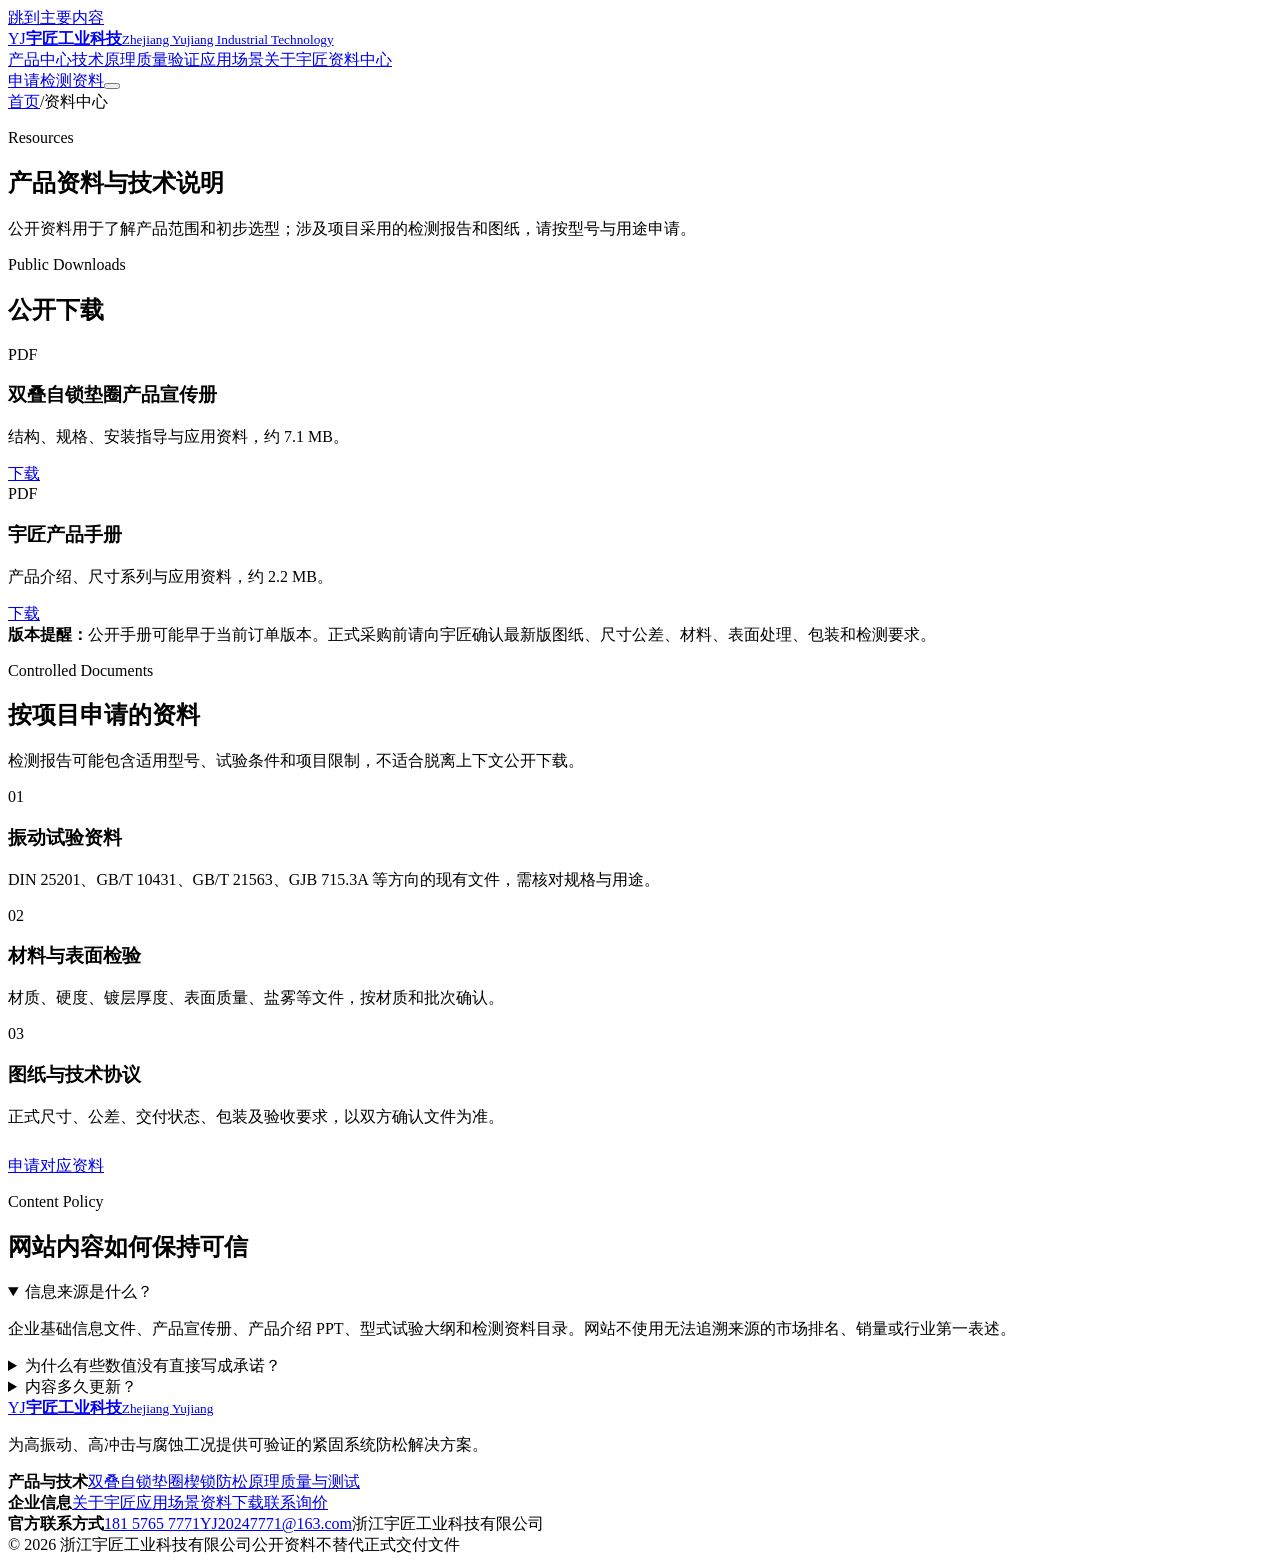
==== resources.html @ d384a70e "Publish Zhejiang Yujiang website" ====
<!doctype html>
<html lang="zh-CN">
<head>
  <meta charset="utf-8">
  <meta name="viewport" content="width=device-width, initial-scale=1">
  <base href="./">
  <title>产品资料下载｜宇匠双叠自锁垫圈手册</title>
  <meta name="description" content="下载浙江宇匠工业科技有限公司双叠自锁垫圈产品宣传册和产品手册，了解规格、结构、安装与应用。">
  <meta name="robots" content="index,follow">
  <link rel="canonical" href="https://zjyujiang.com/resources.html">
  <link rel="icon" href="assets/icons/favicon.svg" type="image/svg+xml">
  <link rel="stylesheet" href="assets/styles.css">
  <script type="application/ld+json">
  {
    "@context": "https://schema.org",
    "@graph": [
      {"@type": "CollectionPage", "@id": "/resources.html#page", "name": "宇匠产品资料中心", "inLanguage": "zh-CN"},
      {"@type": "BreadcrumbList", "itemListElement": [
        {"@type": "ListItem", "position": 1, "name": "首页", "item": "/"},
        {"@type": "ListItem", "position": 2, "name": "资料中心", "item": "/resources.html"}
      ]}
    ]
  }
  </script>
</head>
<body>
  <a class="skip-link" href="#main">跳到主要内容</a>
  <header class="site-header"><div class="container header-inner">
    <a class="brand" href="index.html"><span class="brand-mark">YJ</span><span class="brand-text"><strong>宇匠工业科技</strong><small>Zhejiang Yujiang Industrial Technology</small></span></a>
    <nav class="site-nav" data-site-nav aria-label="主导航"><a href="products/self-locking-washer.html">产品中心</a><a href="technology.html">技术原理</a><a href="quality.html">质量验证</a><a href="applications.html">应用场景</a><a href="about.html">关于宇匠</a><a href="resources.html" aria-current="page">资料中心</a></nav>
    <div class="header-actions"><a class="button button-primary button-small" href="contact.html">申请检测资料</a><button class="nav-toggle" type="button" data-nav-toggle aria-expanded="false" aria-label="打开或关闭导航"><span></span></button></div>
  </div></header>

  <main id="main">
    <section class="page-hero"><div class="container"><nav class="breadcrumbs" aria-label="面包屑"><a href="index.html">首页</a><span>/</span><span>资料中心</span></nav><p class="eyebrow">Resources</p><h1>产品资料与技术说明</h1><p class="lead">公开资料用于了解产品范围和初步选型；涉及项目采用的检测报告和图纸，请按型号与用途申请。</p></div></section>
    <section class="section"><div class="container">
      <div class="section-heading"><p class="eyebrow">Public Downloads</p><h2>公开下载</h2></div>
      <div class="cards cards-2">
        <article class="download"><span class="download-icon">PDF</span><div><h3>双叠自锁垫圈产品宣传册</h3><p>结构、规格、安装指导与应用资料，约 7.1 MB。</p></div><a class="button button-dark button-small" href="downloads/yujiang-locking-washer-brochure.pdf" download>下载</a></article>
        <article class="download"><span class="download-icon">PDF</span><div><h3>宇匠产品手册</h3><p>产品介绍、尺寸系列与应用资料，约 2.2 MB。</p></div><a class="button button-dark button-small" href="downloads/yujiang-product-brochure.pdf" download>下载</a></article>
      </div>
      <div class="notice"><strong>版本提醒：</strong>公开手册可能早于当前订单版本。正式采购前请向宇匠确认最新版图纸、尺寸公差、材料、表面处理、包装和检测要求。</div>
    </div></section>

    <section class="section section-muted"><div class="container">
      <div class="section-heading split"><div><p class="eyebrow">Controlled Documents</p><h2>按项目申请的资料</h2></div><p>检测报告可能包含适用型号、试验条件和项目限制，不适合脱离上下文公开下载。</p></div>
      <div class="cards cards-3">
        <article class="card"><span class="card-number">01</span><h3>振动试验资料</h3><p>DIN 25201、GB/T 10431、GB/T 21563、GJB 715.3A 等方向的现有文件，需核对规格与用途。</p></article>
        <article class="card"><span class="card-number">02</span><h3>材料与表面检验</h3><p>材质、硬度、镀层厚度、表面质量、盐雾等文件，按材质和批次确认。</p></article>
        <article class="card"><span class="card-number">03</span><h3>图纸与技术协议</h3><p>正式尺寸、公差、交付状态、包装及验收要求，以双方确认文件为准。</p></article>
      </div>
      <div style="margin-top: 28px"><a class="button button-primary" href="contact.html">申请对应资料</a></div>
    </div></section>

    <section class="section"><div class="narrow"><div class="section-heading"><p class="eyebrow">Content Policy</p><h2>网站内容如何保持可信</h2></div><div class="faq-list">
      <details open><summary>信息来源是什么？</summary><p>企业基础信息文件、产品宣传册、产品介绍 PPT、型式试验大纲和检测资料目录。网站不使用无法追溯来源的市场排名、销量或行业第一表述。</p></details>
      <details><summary>为什么有些数值没有直接写成承诺？</summary><p>硬度、盐雾、夹紧力保持和材料性能随型号、材质、热处理、涂层和试验条件变化。脱离这些条件写统一数值会误导采购和工程判断。</p></details>
      <details><summary>内容多久更新？</summary><p>企业信息、规格和证书变更时应更新；技术核心页标注最后审核日期。正式项目仍应索取当前版本文件。</p></details>
    </div></div></section>
  </main>

  <footer class="site-footer"><div class="container"><div class="footer-grid">
    <div class="footer-brand"><a class="brand" href="index.html"><span class="brand-mark">YJ</span><span class="brand-text"><strong>宇匠工业科技</strong><small>Zhejiang Yujiang</small></span></a><p>为高振动、高冲击与腐蚀工况提供可验证的紧固系统防松解决方案。</p></div>
    <div class="footer-column"><strong>产品与技术</strong><a href="products/self-locking-washer.html">双叠自锁垫圈</a><a href="technology.html">楔锁防松原理</a><a href="quality.html">质量与测试</a></div>
    <div class="footer-column"><strong>企业信息</strong><a href="about.html">关于宇匠</a><a href="applications.html">应用场景</a><a href="resources.html">资料下载</a><a href="contact.html">联系询价</a></div>
    <div class="footer-column"><strong>官方联系方式</strong><a href="tel:+8618157657771">181 5765 7771</a><a href="mailto:YJ20247771@163.com">YJ20247771@163.com</a><span>浙江宇匠工业科技有限公司</span></div>
  </div><div class="footer-bottom"><span>© <span data-year>2026</span> 浙江宇匠工业科技有限公司</span><span class="source-note">公开资料不替代正式交付文件</span></div></div></footer>
  <script src="assets/site.js" defer></script>
</body>
</html>
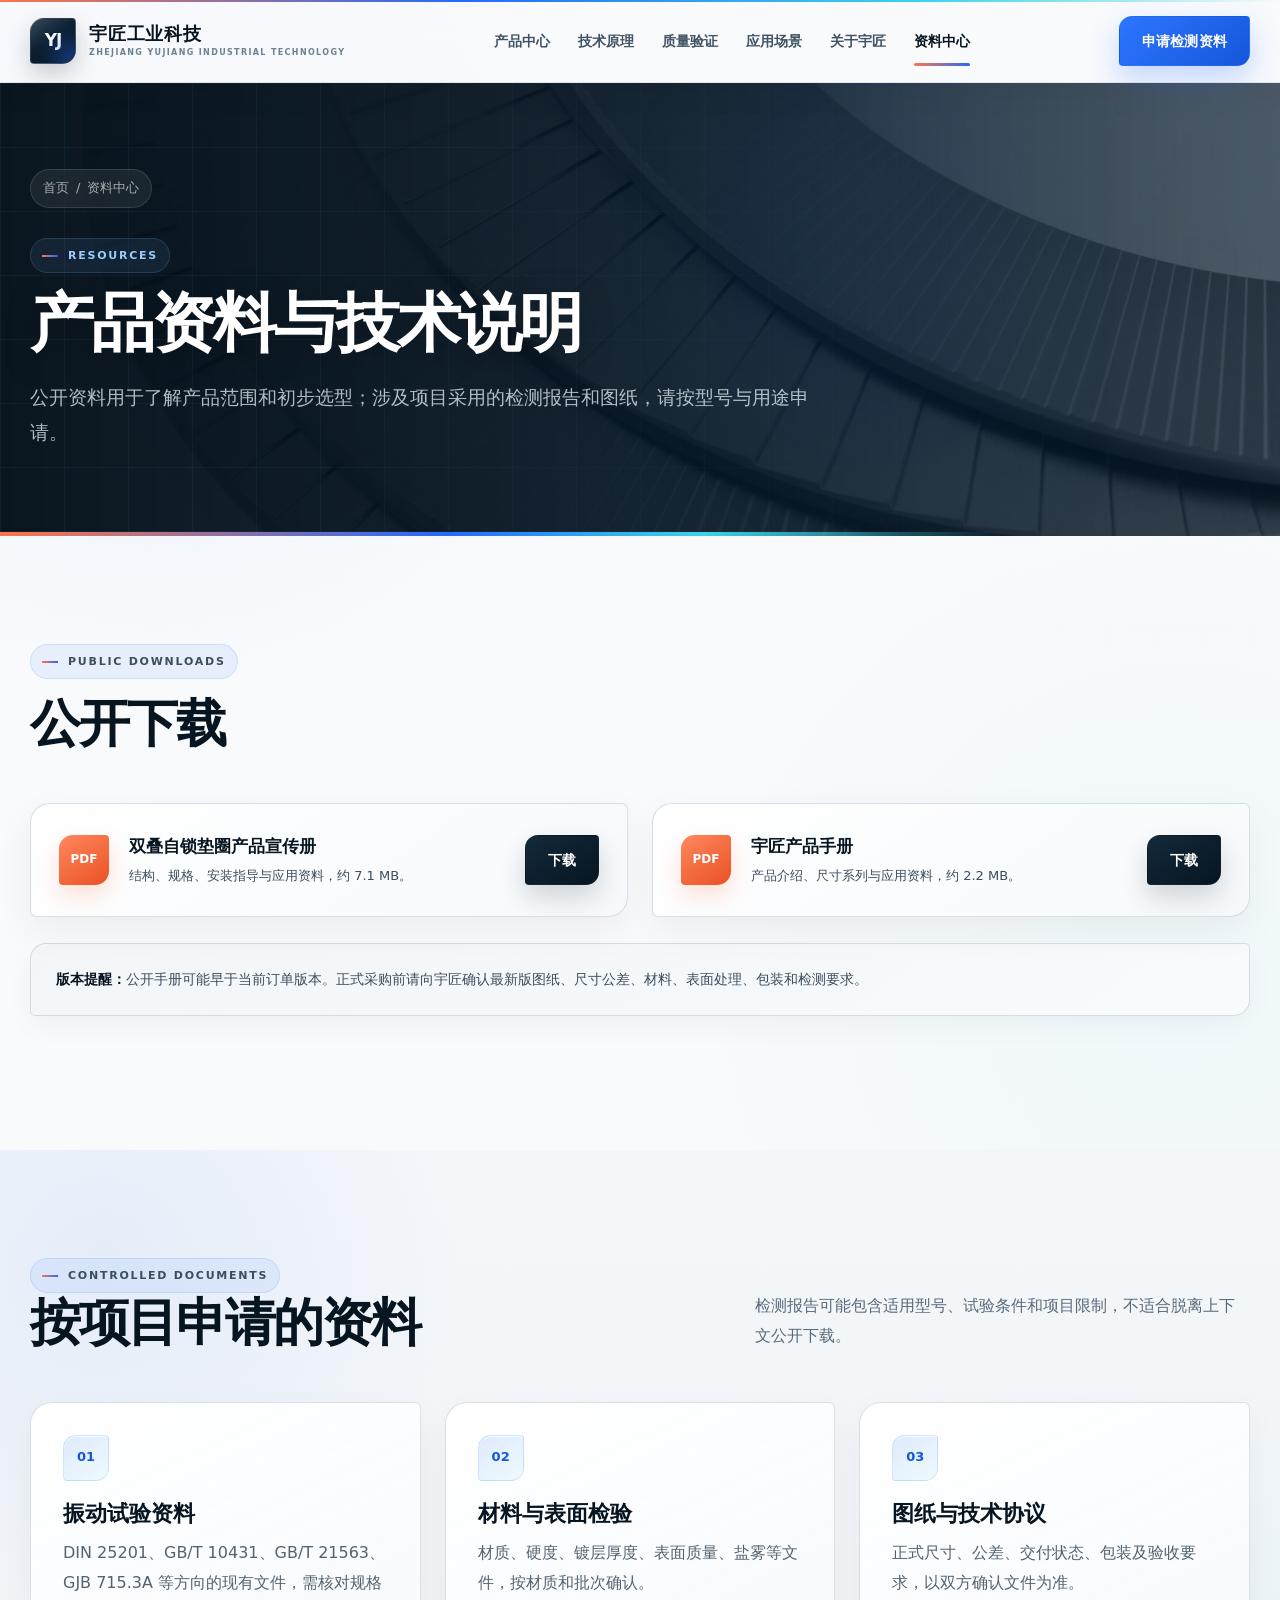
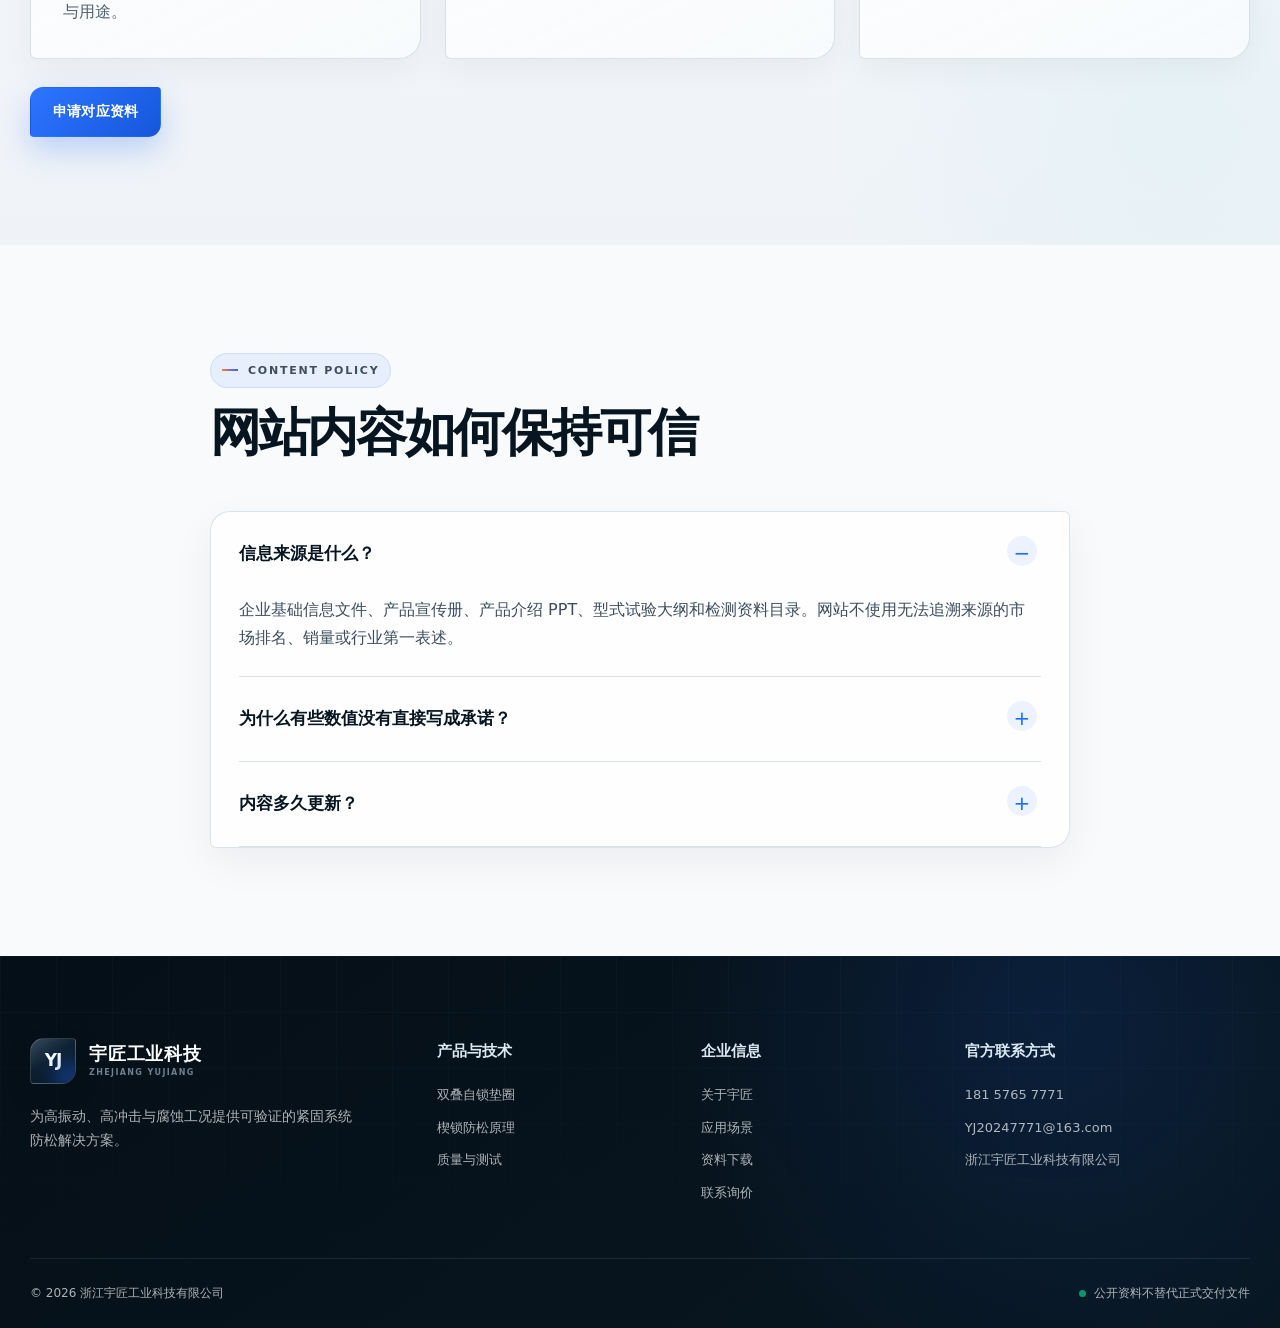
==== commit cde0e6c6: "Fix brochure download link" ====
--- a/resources.html
+++ b/resources.html
@@ -36,7 +36,7 @@
     <section class="section"><div class="container">
       <div class="section-heading"><p class="eyebrow">Public Downloads</p><h2>公开下载</h2></div>
       <div class="cards cards-2">
-        <article class="download"><span class="download-icon">PDF</span><div><h3>双叠自锁垫圈产品宣传册</h3><p>结构、规格、安装指导与应用资料，约 7.1 MB。</p></div><a class="button button-dark button-small" href="downloads/yujiang-locking-washer-brochure.pdf" download>下载</a></article>
+        <article class="download"><span class="download-icon">PDF</span><div><h3>双叠自锁垫圈产品宣传册</h3><p>结构、规格、安装指导与应用资料，约 7.1 MB。</p></div><a class="button button-dark button-small" href="https://github.com/user-attachments/files/28796093/yujiang-locking-washer-brochure.pdf">下载</a></article>
         <article class="download"><span class="download-icon">PDF</span><div><h3>宇匠产品手册</h3><p>产品介绍、尺寸系列与应用资料，约 2.2 MB。</p></div><a class="button button-dark button-small" href="downloads/yujiang-product-brochure.pdf" download>下载</a></article>
       </div>
       <div class="notice"><strong>版本提醒：</strong>公开手册可能早于当前订单版本。正式采购前请向宇匠确认最新版图纸、尺寸公差、材料、表面处理、包装和检测要求。</div>
--- a/assets/styles.css
+++ b/assets/styles.css
@@ -0,0 +1,2775 @@
+:root {
+  --ink: #071521;
+  --ink-2: #0d2132;
+  --ink-soft: #3d4d5d;
+  --paper: #f2f5f8;
+  --white: #ffffff;
+  --line: #d9e1e8;
+  --steel: #748697;
+  --blue: #246bfd;
+  --blue-dark: #1249bc;
+  --blue-light: #74b5ff;
+  --cyan: #3bd4e8;
+  --orange: #ff7548;
+  --orange-soft: #fff0e9;
+  --green: #0d966d;
+  --shadow: 0 18px 60px rgba(8, 29, 46, 0.1);
+  --shadow-lg: 0 32px 90px rgba(5, 24, 39, 0.16);
+  --radius: 24px;
+  --container: 1220px;
+}
+
+* {
+  box-sizing: border-box;
+}
+
+html {
+  scroll-behavior: smooth;
+}
+
+body {
+  margin: 0;
+  color: var(--ink);
+  background:
+    radial-gradient(circle at 12% 8%, rgba(36, 107, 253, 0.055), transparent 28rem),
+    radial-gradient(circle at 92% 34%, rgba(59, 212, 232, 0.045), transparent 30rem),
+    #f8fafc;
+  font-family: Inter, "HarmonyOS Sans SC", "PingFang SC", "Noto Sans SC", "Microsoft YaHei", system-ui, sans-serif;
+  font-size: 16px;
+  line-height: 1.75;
+  text-rendering: optimizeLegibility;
+  -webkit-font-smoothing: antialiased;
+}
+
+body.nav-open {
+  overflow: hidden;
+}
+
+img,
+svg {
+  display: block;
+  max-width: 100%;
+}
+
+a {
+  color: inherit;
+  text-decoration: none;
+}
+
+button,
+input,
+select,
+textarea {
+  font: inherit;
+}
+
+button,
+.button {
+  cursor: pointer;
+}
+
+::selection {
+  color: var(--white);
+  background: var(--blue);
+}
+
+.skip-link {
+  position: fixed;
+  z-index: 1000;
+  top: 10px;
+  left: 10px;
+  padding: 10px 16px;
+  color: var(--white);
+  background: var(--ink);
+  border-radius: 8px;
+  transform: translateY(-150%);
+}
+
+.skip-link:focus {
+  transform: translateY(0);
+}
+
+.container {
+  width: min(calc(100% - 40px), var(--container));
+  margin-inline: auto;
+}
+
+.narrow {
+  width: min(calc(100% - 40px), 820px);
+  margin-inline: auto;
+}
+
+.site-header {
+  position: sticky;
+  z-index: 100;
+  top: 0;
+  background: rgba(255, 255, 255, 0.94);
+  border-bottom: 1px solid rgba(219, 225, 229, 0.82);
+  backdrop-filter: blur(18px);
+}
+
+.header-inner {
+  display: flex;
+  min-height: 76px;
+  align-items: center;
+  justify-content: space-between;
+  gap: 28px;
+}
+
+.brand {
+  display: inline-flex;
+  flex: 0 0 auto;
+  align-items: center;
+  gap: 12px;
+}
+
+.brand-mark {
+  display: grid;
+  width: 42px;
+  height: 42px;
+  place-items: center;
+  color: var(--white);
+  background: var(--ink);
+  border-radius: 11px 2px 11px 2px;
+  font-size: 18px;
+  font-weight: 900;
+  letter-spacing: -1px;
+}
+
+.brand-text {
+  display: grid;
+  line-height: 1.08;
+}
+
+.brand-text strong {
+  font-size: 17px;
+  letter-spacing: 0.06em;
+}
+
+.brand-text small {
+  margin-top: 5px;
+  color: var(--steel);
+  font-size: 9px;
+  letter-spacing: 0.13em;
+  text-transform: uppercase;
+}
+
+.site-nav {
+  display: flex;
+  align-items: center;
+  gap: 24px;
+}
+
+.site-nav a {
+  position: relative;
+  color: var(--ink-soft);
+  font-size: 14px;
+  font-weight: 650;
+  white-space: nowrap;
+}
+
+.site-nav a::after {
+  position: absolute;
+  right: 0;
+  bottom: -9px;
+  left: 0;
+  height: 2px;
+  background: var(--orange);
+  content: "";
+  transform: scaleX(0);
+  transform-origin: center;
+  transition: transform 180ms ease;
+}
+
+.site-nav a:hover,
+.site-nav a[aria-current="page"] {
+  color: var(--ink);
+}
+
+.site-nav a:hover::after,
+.site-nav a[aria-current="page"]::after {
+  transform: scaleX(1);
+}
+
+.header-actions {
+  display: flex;
+  align-items: center;
+  gap: 10px;
+}
+
+.nav-toggle {
+  display: none;
+  width: 44px;
+  height: 44px;
+  padding: 0;
+  border: 1px solid var(--line);
+  background: var(--white);
+  border-radius: 10px;
+}
+
+.nav-toggle span,
+.nav-toggle::before,
+.nav-toggle::after {
+  display: block;
+  width: 20px;
+  height: 2px;
+  margin: 4px auto;
+  background: var(--ink);
+  content: "";
+  transition: transform 180ms ease, opacity 180ms ease;
+}
+
+.nav-open .nav-toggle span {
+  opacity: 0;
+}
+
+.nav-open .nav-toggle::before {
+  transform: translateY(6px) rotate(45deg);
+}
+
+.nav-open .nav-toggle::after {
+  transform: translateY(-6px) rotate(-45deg);
+}
+
+.button {
+  display: inline-flex;
+  min-height: 48px;
+  align-items: center;
+  justify-content: center;
+  gap: 9px;
+  padding: 0 20px;
+  border: 1px solid transparent;
+  border-radius: 10px 2px 10px 2px;
+  font-size: 14px;
+  font-weight: 750;
+  transition: transform 180ms ease, box-shadow 180ms ease, background 180ms ease;
+}
+
+.button:hover {
+  transform: translateY(-2px);
+}
+
+.button-primary {
+  color: var(--white);
+  background: var(--blue);
+  box-shadow: 0 10px 24px rgba(21, 94, 239, 0.2);
+}
+
+.button-primary:hover {
+  background: var(--blue-dark);
+  box-shadow: 0 13px 30px rgba(21, 94, 239, 0.28);
+}
+
+.button-dark {
+  color: var(--white);
+  background: var(--ink);
+}
+
+.button-ghost {
+  color: var(--ink);
+  background: var(--white);
+  border-color: var(--line);
+}
+
+.button-small {
+  min-height: 42px;
+  padding-inline: 16px;
+}
+
+.hero {
+  position: relative;
+  overflow: hidden;
+  padding: 72px 0 82px;
+  background:
+    linear-gradient(90deg, rgba(16, 24, 32, 0.96) 0%, rgba(16, 24, 32, 0.88) 42%, rgba(16, 24, 32, 0.16) 70%),
+    url("images/hero-washers.webp") center / cover no-repeat;
+}
+
+.hero::after {
+  position: absolute;
+  inset: auto 0 0;
+  height: 5px;
+  background: linear-gradient(90deg, var(--orange) 0 18%, var(--blue) 18% 48%, transparent 48%);
+  content: "";
+}
+
+.hero-content {
+  position: relative;
+  z-index: 1;
+  max-width: 690px;
+  color: var(--white);
+}
+
+.eyebrow {
+  display: inline-flex;
+  align-items: center;
+  gap: 10px;
+  margin: 0 0 18px;
+  color: var(--blue);
+  font-size: 13px;
+  font-weight: 800;
+  letter-spacing: 0.13em;
+  text-transform: uppercase;
+}
+
+.eyebrow::before {
+  width: 24px;
+  height: 2px;
+  background: currentColor;
+  content: "";
+}
+
+.hero .eyebrow {
+  color: #80aaff;
+}
+
+.hero h1,
+.page-hero h1 {
+  margin: 0;
+  font-size: clamp(42px, 6vw, 74px);
+  line-height: 1.07;
+  letter-spacing: -0.045em;
+}
+
+.hero .lead {
+  max-width: 640px;
+  margin: 24px 0 0;
+  color: rgba(255, 255, 255, 0.83);
+  font-size: clamp(17px, 2vw, 21px);
+}
+
+.hero-actions {
+  display: flex;
+  flex-wrap: wrap;
+  gap: 12px;
+  margin-top: 32px;
+}
+
+.hero .button-ghost {
+  color: var(--white);
+  background: rgba(255, 255, 255, 0.08);
+  border-color: rgba(255, 255, 255, 0.3);
+}
+
+.hero-facts {
+  display: grid;
+  max-width: 760px;
+  margin: 54px 0 0;
+  grid-template-columns: repeat(3, minmax(0, 1fr));
+  border-top: 1px solid rgba(255, 255, 255, 0.22);
+}
+
+.hero-fact {
+  padding: 20px 24px 0 0;
+}
+
+.hero-fact strong {
+  display: block;
+  font-size: 25px;
+}
+
+.hero-fact span {
+  color: rgba(255, 255, 255, 0.62);
+  font-size: 13px;
+}
+
+.page-hero {
+  padding: 72px 0;
+  color: var(--white);
+  background:
+    radial-gradient(circle at 78% 18%, rgba(21, 94, 239, 0.34), transparent 30%),
+    var(--ink);
+}
+
+.page-hero h1 {
+  max-width: 800px;
+  font-size: clamp(38px, 5vw, 62px);
+}
+
+.page-hero .lead {
+  max-width: 760px;
+  margin: 22px 0 0;
+  color: rgba(255, 255, 255, 0.72);
+  font-size: 19px;
+}
+
+.breadcrumbs {
+  display: flex;
+  flex-wrap: wrap;
+  gap: 7px;
+  margin-bottom: 26px;
+  color: rgba(255, 255, 255, 0.62);
+  font-size: 13px;
+}
+
+.breadcrumbs a:hover {
+  color: var(--white);
+}
+
+.section {
+  padding: 92px 0;
+}
+
+.section-compact {
+  padding: 64px 0;
+}
+
+.section-muted {
+  background: var(--paper);
+}
+
+.section-dark {
+  color: var(--white);
+  background: var(--ink);
+}
+
+.section-heading {
+  display: grid;
+  margin-bottom: 42px;
+  gap: 12px;
+}
+
+.section-heading.split {
+  align-items: end;
+  grid-template-columns: 1fr 0.75fr;
+}
+
+.section-heading h2 {
+  max-width: 790px;
+  margin: 0;
+  font-size: clamp(31px, 4vw, 50px);
+  line-height: 1.18;
+  letter-spacing: -0.035em;
+}
+
+.section-heading p {
+  max-width: 680px;
+  margin: 0;
+  color: var(--ink-soft);
+}
+
+.section-dark .section-heading p {
+  color: rgba(255, 255, 255, 0.65);
+}
+
+.answer-box {
+  display: grid;
+  padding: 30px;
+  background: var(--white);
+  border: 1px solid var(--line);
+  border-left: 5px solid var(--blue);
+  border-radius: 3px var(--radius) var(--radius) 3px;
+  box-shadow: var(--shadow);
+  gap: 12px;
+}
+
+.answer-box strong {
+  color: var(--blue);
+  font-size: 13px;
+  letter-spacing: 0.1em;
+  text-transform: uppercase;
+}
+
+.answer-box p {
+  margin: 0;
+  color: var(--ink);
+  font-size: 19px;
+}
+
+.cards {
+  display: grid;
+  gap: 22px;
+}
+
+.cards-2 {
+  grid-template-columns: repeat(2, minmax(0, 1fr));
+}
+
+.cards-3 {
+  grid-template-columns: repeat(3, minmax(0, 1fr));
+}
+
+.cards-4 {
+  grid-template-columns: repeat(4, minmax(0, 1fr));
+}
+
+.card {
+  padding: 28px;
+  background: var(--white);
+  border: 1px solid var(--line);
+  border-radius: var(--radius);
+  transition: transform 180ms ease, box-shadow 180ms ease, border 180ms ease;
+}
+
+a.card:hover {
+  border-color: rgba(21, 94, 239, 0.25);
+  box-shadow: var(--shadow);
+  transform: translateY(-4px);
+}
+
+.card-number {
+  display: inline-grid;
+  width: 42px;
+  height: 42px;
+  margin-bottom: 18px;
+  place-items: center;
+  color: var(--blue);
+  background: #eaf0ff;
+  border-radius: 10px 2px 10px 2px;
+  font-size: 13px;
+  font-weight: 850;
+}
+
+.card h3 {
+  margin: 0 0 10px;
+  font-size: 21px;
+  line-height: 1.35;
+}
+
+.card p {
+  margin: 0;
+  color: var(--ink-soft);
+}
+
+.card-link {
+  display: inline-flex;
+  margin-top: 20px;
+  align-items: center;
+  color: var(--blue);
+  font-size: 14px;
+  font-weight: 750;
+}
+
+.card-link::after {
+  margin-left: 7px;
+  content: "→";
+}
+
+.feature {
+  display: grid;
+  overflow: hidden;
+  background: var(--paper);
+  border: 1px solid var(--line);
+  border-radius: 28px;
+  grid-template-columns: 1.03fr 0.97fr;
+}
+
+.feature-media {
+  min-height: 480px;
+}
+
+.feature-media img {
+  width: 100%;
+  height: 100%;
+  object-fit: cover;
+}
+
+.feature-content {
+  display: flex;
+  align-items: center;
+  padding: 56px;
+}
+
+.feature-content h2 {
+  margin: 0 0 18px;
+  font-size: clamp(31px, 4vw, 48px);
+  line-height: 1.15;
+  letter-spacing: -0.035em;
+}
+
+.feature-content p {
+  color: var(--ink-soft);
+}
+
+.check-list,
+.plain-list {
+  padding: 0;
+  margin: 24px 0 0;
+  list-style: none;
+}
+
+.check-list li {
+  position: relative;
+  padding: 9px 0 9px 30px;
+  border-bottom: 1px solid var(--line);
+}
+
+.check-list li::before {
+  position: absolute;
+  top: 10px;
+  left: 0;
+  color: var(--green);
+  content: "✓";
+  font-weight: 900;
+}
+
+.plain-list li {
+  padding: 10px 0;
+  border-bottom: 1px solid var(--line);
+}
+
+.stat-strip {
+  display: grid;
+  padding: 0;
+  margin: 0;
+  list-style: none;
+  grid-template-columns: repeat(4, minmax(0, 1fr));
+}
+
+.stat-strip li {
+  padding: 32px 28px;
+  border-right: 1px solid var(--line);
+}
+
+.stat-strip li:last-child {
+  border-right: 0;
+}
+
+.stat-strip strong {
+  display: block;
+  color: var(--blue);
+  font-size: 30px;
+  line-height: 1.1;
+}
+
+.stat-strip span {
+  display: block;
+  margin-top: 8px;
+  color: var(--ink-soft);
+  font-size: 13px;
+}
+
+.proof-grid {
+  display: grid;
+  gap: 1px;
+  background: rgba(255, 255, 255, 0.17);
+  grid-template-columns: repeat(4, minmax(0, 1fr));
+}
+
+.proof-item {
+  min-height: 240px;
+  padding: 34px;
+  background: var(--ink);
+}
+
+.proof-item small {
+  color: #80aaff;
+  font-weight: 800;
+  letter-spacing: 0.1em;
+}
+
+.proof-item h3 {
+  margin: 26px 0 10px;
+  font-size: 21px;
+}
+
+.proof-item p {
+  margin: 0;
+  color: rgba(255, 255, 255, 0.6);
+  font-size: 14px;
+}
+
+.media-grid {
+  display: grid;
+  gap: 16px;
+  grid-template-columns: 1.2fr 0.8fr 0.8fr;
+}
+
+.media-grid figure {
+  position: relative;
+  min-height: 300px;
+  overflow: hidden;
+  margin: 0;
+  background: var(--paper);
+  border-radius: 18px;
+}
+
+.media-grid figure:first-child {
+  grid-row: span 2;
+}
+
+.media-grid img {
+  width: 100%;
+  height: 100%;
+  object-fit: cover;
+  transition: transform 350ms ease;
+}
+
+.media-grid figure:hover img {
+  transform: scale(1.03);
+}
+
+.media-grid figcaption {
+  position: absolute;
+  right: 14px;
+  bottom: 14px;
+  left: 14px;
+  padding: 10px 13px;
+  color: var(--white);
+  background: rgba(16, 24, 32, 0.78);
+  border-radius: 8px;
+  font-size: 13px;
+  backdrop-filter: blur(8px);
+}
+
+.application-grid {
+  display: grid;
+  gap: 14px;
+  grid-template-columns: repeat(4, minmax(0, 1fr));
+}
+
+.application {
+  min-height: 220px;
+  padding: 28px;
+  background:
+    linear-gradient(145deg, rgba(21, 94, 239, 0.08), transparent 55%),
+    var(--white);
+  border: 1px solid var(--line);
+  border-radius: 18px;
+}
+
+.application strong {
+  display: block;
+  margin-bottom: 12px;
+  font-size: 20px;
+}
+
+.application p {
+  margin: 0;
+  color: var(--ink-soft);
+  font-size: 14px;
+}
+
+.tag-list {
+  display: flex;
+  flex-wrap: wrap;
+  gap: 8px;
+  padding: 0;
+  margin: 20px 0 0;
+  list-style: none;
+}
+
+.tag-list li {
+  padding: 6px 10px;
+  color: var(--blue-dark);
+  background: #eaf0ff;
+  border-radius: 999px;
+  font-size: 12px;
+  font-weight: 700;
+}
+
+.content-layout {
+  display: grid;
+  align-items: start;
+  gap: 56px;
+  grid-template-columns: minmax(0, 1fr) 280px;
+}
+
+.prose {
+  color: var(--ink-soft);
+}
+
+.prose h2,
+.prose h3 {
+  color: var(--ink);
+  line-height: 1.25;
+  scroll-margin-top: 110px;
+}
+
+.prose h2 {
+  margin: 58px 0 18px;
+  font-size: 34px;
+  letter-spacing: -0.025em;
+}
+
+.prose h2:first-child {
+  margin-top: 0;
+}
+
+.prose h3 {
+  margin: 34px 0 12px;
+  font-size: 22px;
+}
+
+.prose p,
+.prose ul,
+.prose ol {
+  margin: 0 0 18px;
+}
+
+.prose a {
+  color: var(--blue);
+  text-decoration: underline;
+  text-underline-offset: 3px;
+}
+
+.prose blockquote {
+  padding: 22px 26px;
+  margin: 28px 0;
+  color: var(--ink);
+  background: var(--orange-soft);
+  border-left: 4px solid var(--orange);
+  border-radius: 0 14px 14px 0;
+}
+
+.prose .answer-box {
+  margin: 0 0 42px;
+}
+
+.toc {
+  position: sticky;
+  top: 104px;
+  padding: 24px;
+  background: var(--paper);
+  border: 1px solid var(--line);
+  border-radius: 16px;
+}
+
+.toc strong {
+  display: block;
+  margin-bottom: 12px;
+}
+
+.toc a {
+  display: block;
+  padding: 8px 0;
+  color: var(--ink-soft);
+  border-bottom: 1px solid var(--line);
+  font-size: 14px;
+}
+
+.toc a:hover {
+  color: var(--blue);
+}
+
+.table-wrap {
+  overflow-x: auto;
+  margin: 28px 0;
+  border: 1px solid var(--line);
+  border-radius: 14px;
+}
+
+table {
+  width: 100%;
+  border-collapse: collapse;
+  background: var(--white);
+  font-size: 14px;
+}
+
+th,
+td {
+  padding: 14px 16px;
+  text-align: left;
+  border-bottom: 1px solid var(--line);
+  white-space: nowrap;
+}
+
+th {
+  color: var(--white);
+  background: var(--ink);
+  font-size: 12px;
+  letter-spacing: 0.06em;
+}
+
+tbody tr:last-child td {
+  border-bottom: 0;
+}
+
+tbody tr:hover td {
+  background: #f7f9ff;
+}
+
+.table-tools {
+  display: flex;
+  align-items: center;
+  justify-content: space-between;
+  gap: 16px;
+  margin-top: 28px;
+}
+
+.table-tools input {
+  width: min(100%, 360px);
+  min-height: 46px;
+  padding: 0 14px;
+  border: 1px solid var(--line);
+  border-radius: 9px;
+  outline: none;
+}
+
+.table-tools input:focus {
+  border-color: var(--blue);
+  box-shadow: 0 0 0 4px rgba(21, 94, 239, 0.1);
+}
+
+.notice {
+  padding: 20px 22px;
+  margin: 26px 0;
+  color: var(--ink-soft);
+  background: var(--paper);
+  border: 1px solid var(--line);
+  border-radius: 14px;
+  font-size: 14px;
+}
+
+.notice strong {
+  color: var(--ink);
+}
+
+.evidence {
+  display: grid;
+  padding: 24px;
+  background: var(--white);
+  border: 1px solid var(--line);
+  border-radius: 16px;
+  gap: 10px;
+}
+
+.evidence-top {
+  display: flex;
+  align-items: center;
+  justify-content: space-between;
+  gap: 12px;
+}
+
+.evidence-label {
+  padding: 4px 9px;
+  color: var(--green);
+  background: #e7f7f1;
+  border-radius: 999px;
+  font-size: 11px;
+  font-weight: 800;
+}
+
+.evidence h3 {
+  margin: 0;
+  font-size: 18px;
+}
+
+.evidence p {
+  margin: 0;
+  color: var(--ink-soft);
+  font-size: 14px;
+}
+
+.faq-list {
+  display: grid;
+  border-top: 1px solid var(--line);
+}
+
+.faq-list details {
+  border-bottom: 1px solid var(--line);
+}
+
+.faq-list summary {
+  position: relative;
+  padding: 24px 46px 24px 0;
+  cursor: pointer;
+  font-size: 18px;
+  font-weight: 750;
+  list-style: none;
+}
+
+.faq-list summary::-webkit-details-marker {
+  display: none;
+}
+
+.faq-list summary::after {
+  position: absolute;
+  top: 22px;
+  right: 4px;
+  color: var(--blue);
+  content: "+";
+  font-size: 25px;
+  font-weight: 400;
+}
+
+.faq-list details[open] summary::after {
+  content: "−";
+}
+
+.faq-list details p {
+  max-width: 820px;
+  padding: 0 0 24px;
+  margin: 0;
+  color: var(--ink-soft);
+}
+
+.download {
+  display: grid;
+  align-items: center;
+  padding: 24px;
+  background: var(--white);
+  border: 1px solid var(--line);
+  border-radius: 16px;
+  gap: 20px;
+  grid-template-columns: 50px 1fr auto;
+}
+
+.download-icon {
+  display: grid;
+  width: 50px;
+  height: 50px;
+  place-items: center;
+  color: var(--white);
+  background: var(--orange);
+  border-radius: 12px 3px 12px 3px;
+  font-size: 12px;
+  font-weight: 900;
+}
+
+.download h3 {
+  margin: 0;
+  font-size: 17px;
+}
+
+.download p {
+  margin: 4px 0 0;
+  color: var(--ink-soft);
+  font-size: 13px;
+}
+
+.contact-grid {
+  display: grid;
+  gap: 48px;
+  grid-template-columns: 0.82fr 1.18fr;
+}
+
+.contact-panel {
+  padding: 34px;
+  color: var(--white);
+  background: var(--ink);
+  border-radius: 22px;
+}
+
+.contact-panel h2 {
+  margin-top: 0;
+  font-size: 32px;
+}
+
+.contact-item {
+  padding: 20px 0;
+  border-bottom: 1px solid rgba(255, 255, 255, 0.15);
+}
+
+.contact-item small {
+  display: block;
+  color: rgba(255, 255, 255, 0.55);
+}
+
+.contact-item a {
+  display: inline-block;
+  margin-top: 4px;
+  font-size: 19px;
+  font-weight: 750;
+}
+
+.contact-form {
+  display: grid;
+  gap: 18px;
+}
+
+.form-row {
+  display: grid;
+  gap: 18px;
+  grid-template-columns: repeat(2, minmax(0, 1fr));
+}
+
+.field {
+  display: grid;
+  gap: 7px;
+}
+
+.field label {
+  font-size: 13px;
+  font-weight: 750;
+}
+
+.field input,
+.field select,
+.field textarea {
+  width: 100%;
+  padding: 12px 14px;
+  color: var(--ink);
+  background: var(--white);
+  border: 1px solid var(--line);
+  border-radius: 9px;
+  outline: none;
+}
+
+.field input,
+.field select {
+  min-height: 49px;
+}
+
+.field textarea {
+  min-height: 150px;
+  resize: vertical;
+}
+
+.field input:focus,
+.field select:focus,
+.field textarea:focus {
+  border-color: var(--blue);
+  box-shadow: 0 0 0 4px rgba(21, 94, 239, 0.1);
+}
+
+.form-note {
+  margin: 0;
+  color: var(--ink-soft);
+  font-size: 12px;
+}
+
+.form-status {
+  min-height: 24px;
+  margin: 0;
+  color: var(--green);
+  font-size: 14px;
+  font-weight: 700;
+}
+
+.cta {
+  position: relative;
+  overflow: hidden;
+  padding: 58px;
+  color: var(--white);
+  background:
+    radial-gradient(circle at 85% 50%, rgba(21, 94, 239, 0.7), transparent 28%),
+    var(--ink);
+  border-radius: 26px;
+}
+
+.cta::before {
+  position: absolute;
+  top: 0;
+  bottom: 0;
+  left: 0;
+  width: 6px;
+  background: var(--orange);
+  content: "";
+}
+
+.cta-inner {
+  position: relative;
+  display: flex;
+  align-items: center;
+  justify-content: space-between;
+  gap: 30px;
+}
+
+.cta h2 {
+  margin: 0 0 10px;
+  font-size: clamp(28px, 4vw, 44px);
+  line-height: 1.2;
+}
+
+.cta p {
+  max-width: 650px;
+  margin: 0;
+  color: rgba(255, 255, 255, 0.65);
+}
+
+.site-footer {
+  padding: 70px 0 24px;
+  color: rgba(255, 255, 255, 0.68);
+  background: #0b1117;
+}
+
+.footer-grid {
+  display: grid;
+  gap: 50px;
+  grid-template-columns: 1.25fr 0.75fr 0.75fr 1fr;
+}
+
+.footer-brand .brand-text strong {
+  color: var(--white);
+}
+
+.footer-brand p {
+  max-width: 330px;
+  margin: 20px 0 0;
+  font-size: 14px;
+}
+
+.footer-column strong {
+  display: block;
+  margin-bottom: 15px;
+  color: var(--white);
+  font-size: 14px;
+}
+
+.footer-column a,
+.footer-column span {
+  display: block;
+  padding: 5px 0;
+  font-size: 13px;
+}
+
+.footer-column a:hover {
+  color: var(--white);
+}
+
+.footer-bottom {
+  display: flex;
+  align-items: center;
+  justify-content: space-between;
+  gap: 20px;
+  padding-top: 24px;
+  margin-top: 48px;
+  border-top: 1px solid rgba(255, 255, 255, 0.1);
+  font-size: 12px;
+}
+
+.source-note {
+  display: flex;
+  align-items: center;
+  gap: 8px;
+}
+
+.source-note::before {
+  width: 7px;
+  height: 7px;
+  background: var(--green);
+  border-radius: 50%;
+  content: "";
+}
+
+[data-reveal] {
+  opacity: 1;
+  transform: none;
+}
+
+[data-reveal].is-visible {
+  opacity: 1;
+  transform: translateY(0);
+}
+
+@media (prefers-reduced-motion: reduce) {
+  *,
+  *::before,
+  *::after {
+    scroll-behavior: auto !important;
+    transition-duration: 0.01ms !important;
+    animation-duration: 0.01ms !important;
+    animation-iteration-count: 1 !important;
+  }
+
+  [data-reveal] {
+    opacity: 1;
+    transform: none;
+  }
+}
+
+@media (max-width: 1040px) {
+  .site-nav {
+    position: fixed;
+    z-index: 90;
+    top: 77px;
+    right: 0;
+    bottom: 0;
+    left: 0;
+    display: grid;
+    align-content: start;
+    padding: 24px 28px;
+    background: var(--white);
+    opacity: 0;
+    pointer-events: none;
+    transform: translateY(-15px);
+    transition: opacity 180ms ease, transform 180ms ease;
+  }
+
+  .nav-open .site-nav {
+    opacity: 1;
+    pointer-events: auto;
+    transform: translateY(0);
+  }
+
+  .site-nav a {
+    padding: 14px 0;
+    border-bottom: 1px solid var(--line);
+    font-size: 17px;
+  }
+
+  .site-nav a::after {
+    display: none;
+  }
+
+  .nav-toggle {
+    display: block;
+  }
+
+  .header-actions .button {
+    display: none;
+  }
+
+  .cards-4,
+  .application-grid,
+  .proof-grid {
+    grid-template-columns: repeat(2, minmax(0, 1fr));
+  }
+
+  .section-heading.split,
+  .content-layout {
+    grid-template-columns: 1fr;
+  }
+
+  .toc {
+    position: static;
+    display: none;
+  }
+
+  .footer-grid {
+    grid-template-columns: 1.2fr repeat(2, 0.8fr);
+  }
+
+  .footer-column:last-child {
+    grid-column: 1 / -1;
+  }
+}
+
+@media (max-width: 780px) {
+  .container,
+  .narrow {
+    width: min(calc(100% - 28px), var(--container));
+  }
+
+  .header-inner {
+    min-height: 68px;
+  }
+
+  .site-nav {
+    top: 69px;
+  }
+
+  .brand-text small {
+    display: none;
+  }
+
+  .hero {
+    padding: 58px 0 62px;
+    background:
+      linear-gradient(90deg, rgba(16, 24, 32, 0.98), rgba(16, 24, 32, 0.78)),
+      url("images/hero-washers.webp") center / cover no-repeat;
+  }
+
+  .hero h1,
+  .page-hero h1 {
+    font-size: 40px;
+  }
+
+  .hero-facts {
+    margin-top: 38px;
+    grid-template-columns: 1fr;
+  }
+
+  .hero-fact {
+    display: flex;
+    align-items: baseline;
+    justify-content: space-between;
+    padding: 14px 0;
+    border-bottom: 1px solid rgba(255, 255, 255, 0.15);
+  }
+
+  .section {
+    padding: 68px 0;
+  }
+
+  .section-compact {
+    padding: 50px 0;
+  }
+
+  .section-heading {
+    margin-bottom: 30px;
+  }
+
+  .cards-2,
+  .cards-3,
+  .cards-4,
+  .feature,
+  .contact-grid,
+  .form-row {
+    grid-template-columns: 1fr;
+  }
+
+  .feature-media {
+    min-height: 320px;
+  }
+
+  .feature-content {
+    padding: 34px 26px;
+  }
+
+  .stat-strip {
+    grid-template-columns: repeat(2, minmax(0, 1fr));
+  }
+
+  .stat-strip li {
+    border-bottom: 1px solid var(--line);
+  }
+
+  .media-grid {
+    grid-template-columns: 1fr;
+  }
+
+  .media-grid figure:first-child {
+    grid-row: auto;
+  }
+
+  .media-grid figure {
+    min-height: 260px;
+  }
+
+  .table-tools {
+    align-items: stretch;
+    flex-direction: column;
+  }
+
+  .download {
+    grid-template-columns: 46px 1fr;
+  }
+
+  .download .button {
+    grid-column: 1 / -1;
+  }
+
+  .cta {
+    padding: 40px 28px;
+  }
+
+  .cta-inner,
+  .footer-bottom {
+    align-items: flex-start;
+    flex-direction: column;
+  }
+
+  .footer-grid {
+    grid-template-columns: 1fr 1fr;
+  }
+
+  .footer-brand,
+  .footer-column:last-child {
+    grid-column: 1 / -1;
+  }
+}
+
+@media (max-width: 520px) {
+  .hero-actions .button,
+  .cta .button {
+    width: 100%;
+  }
+
+  .application-grid,
+  .proof-grid,
+  .stat-strip,
+  .footer-grid {
+    grid-template-columns: 1fr;
+  }
+
+  .proof-item {
+    min-height: 0;
+  }
+
+  .footer-column,
+  .footer-brand,
+  .footer-column:last-child {
+    grid-column: auto;
+  }
+}
+
+/* 2026 visual refresh: precision industrial system */
+
+body::before {
+  position: fixed;
+  z-index: -1;
+  inset: 0;
+  background-image:
+    linear-gradient(rgba(7, 21, 33, 0.018) 1px, transparent 1px),
+    linear-gradient(90deg, rgba(7, 21, 33, 0.018) 1px, transparent 1px);
+  background-size: 48px 48px;
+  content: "";
+  pointer-events: none;
+  mask-image: linear-gradient(to bottom, black, transparent 80%);
+}
+
+h1,
+h2,
+h3,
+strong {
+  text-wrap: balance;
+}
+
+.container {
+  width: min(calc(100% - 48px), var(--container));
+}
+
+.narrow {
+  width: min(calc(100% - 48px), 860px);
+}
+
+.site-header {
+  background: rgba(248, 250, 252, 0.87);
+  border-bottom-color: rgba(145, 164, 181, 0.22);
+  box-shadow: 0 8px 32px rgba(5, 24, 39, 0.055);
+  backdrop-filter: blur(22px) saturate(145%);
+}
+
+.site-header::before {
+  position: absolute;
+  top: 0;
+  right: 0;
+  left: 0;
+  height: 2px;
+  background: linear-gradient(90deg, var(--orange), var(--blue) 36%, var(--cyan) 72%, transparent);
+  content: "";
+}
+
+.header-inner {
+  min-height: 82px;
+}
+
+.brand {
+  gap: 13px;
+}
+
+.brand-mark {
+  position: relative;
+  overflow: hidden;
+  width: 46px;
+  height: 46px;
+  background:
+    linear-gradient(145deg, rgba(255, 255, 255, 0.14), transparent 45%),
+    linear-gradient(145deg, #132c40, #06121c);
+  border: 1px solid rgba(255, 255, 255, 0.16);
+  border-radius: 14px 4px 14px 4px;
+  box-shadow: 0 10px 24px rgba(7, 21, 33, 0.2);
+  font-size: 17px;
+}
+
+.brand-mark::after {
+  position: absolute;
+  right: -12px;
+  bottom: -12px;
+  width: 32px;
+  height: 32px;
+  background: var(--blue);
+  border-radius: 50%;
+  content: "";
+  filter: blur(12px);
+  opacity: 0.58;
+}
+
+.brand-text strong {
+  font-size: 18px;
+  font-weight: 850;
+  letter-spacing: 0.045em;
+}
+
+.brand-text small {
+  color: #6e8193;
+  font-size: 8px;
+  font-weight: 700;
+  letter-spacing: 0.17em;
+}
+
+.site-nav {
+  gap: 28px;
+}
+
+.site-nav a {
+  color: #405263;
+  font-weight: 720;
+}
+
+.site-nav a::after {
+  bottom: -13px;
+  height: 3px;
+  background: linear-gradient(90deg, var(--orange), var(--blue));
+  border-radius: 999px;
+}
+
+.button {
+  min-height: 50px;
+  padding-inline: 22px;
+  border-radius: 13px 4px 13px 4px;
+  font-weight: 800;
+  letter-spacing: 0.015em;
+  transition: transform 180ms ease, box-shadow 180ms ease, background 180ms ease, border-color 180ms ease;
+}
+
+.button-primary {
+  position: relative;
+  overflow: hidden;
+  background: linear-gradient(135deg, #2d75ff, #1557db);
+  box-shadow: 0 13px 30px rgba(36, 107, 253, 0.26);
+}
+
+.button-primary::before {
+  position: absolute;
+  top: -100%;
+  left: -35%;
+  width: 30%;
+  height: 300%;
+  background: linear-gradient(90deg, transparent, rgba(255, 255, 255, 0.35), transparent);
+  content: "";
+  transform: rotate(22deg);
+  transition: left 420ms ease;
+}
+
+.button-primary:hover::before {
+  left: 120%;
+}
+
+.button-primary:hover {
+  background: linear-gradient(135deg, #397eff, #1249bc);
+  box-shadow: 0 17px 36px rgba(36, 107, 253, 0.34);
+}
+
+.button-dark {
+  background: linear-gradient(145deg, #13293a, #071521);
+  box-shadow: 0 12px 26px rgba(7, 21, 33, 0.16);
+}
+
+.button-ghost {
+  border-color: rgba(134, 154, 172, 0.42);
+  box-shadow: 0 8px 20px rgba(7, 21, 33, 0.055);
+}
+
+.hero {
+  display: grid;
+  min-height: 720px;
+  align-items: center;
+  padding: 96px 0 104px;
+  background:
+    linear-gradient(90deg, rgba(4, 16, 26, 0.98) 0%, rgba(5, 20, 33, 0.94) 39%, rgba(7, 25, 40, 0.5) 66%, rgba(7, 25, 40, 0.12) 100%),
+    linear-gradient(0deg, rgba(14, 63, 118, 0.12), transparent 45%),
+    url("images/hero-washers.webp") 66% center / cover no-repeat;
+  isolation: isolate;
+}
+
+.hero::before {
+  position: absolute;
+  z-index: -1;
+  inset: 0;
+  background:
+    linear-gradient(rgba(116, 181, 255, 0.07) 1px, transparent 1px),
+    linear-gradient(90deg, rgba(116, 181, 255, 0.07) 1px, transparent 1px),
+    radial-gradient(circle at 70% 44%, rgba(59, 212, 232, 0.15), transparent 19rem);
+  background-size: 72px 72px, 72px 72px, auto;
+  content: "";
+  mask-image: linear-gradient(90deg, black, transparent 76%);
+}
+
+.hero::after {
+  height: 6px;
+  background: linear-gradient(90deg, var(--orange) 0 14%, var(--blue) 14% 40%, var(--cyan) 40% 55%, transparent 55%);
+  box-shadow: 0 -8px 34px rgba(36, 107, 253, 0.28);
+}
+
+.hero-content {
+  max-width: 750px;
+}
+
+.hero .eyebrow {
+  margin-bottom: 22px;
+  color: #8cc4ff;
+}
+
+.hero h1 {
+  max-width: 720px;
+  font-size: clamp(52px, 6vw, 82px);
+  font-weight: 900;
+  letter-spacing: -0.055em;
+  text-shadow: 0 10px 36px rgba(0, 0, 0, 0.26);
+}
+
+.hero h1::after {
+  display: block;
+  width: 92px;
+  height: 5px;
+  margin-top: 26px;
+  background: linear-gradient(90deg, var(--orange), var(--blue), var(--cyan));
+  border-radius: 999px;
+  content: "";
+}
+
+.hero .lead {
+  max-width: 680px;
+  margin-top: 28px;
+  color: rgba(235, 243, 249, 0.82);
+  font-size: clamp(17px, 1.6vw, 20px);
+  line-height: 1.85;
+}
+
+.hero-actions {
+  margin-top: 36px;
+}
+
+.hero .button-ghost {
+  background: rgba(255, 255, 255, 0.07);
+  border-color: rgba(255, 255, 255, 0.28);
+  box-shadow: none;
+  backdrop-filter: blur(10px);
+}
+
+.hero .button-ghost:hover {
+  background: rgba(255, 255, 255, 0.13);
+  border-color: rgba(255, 255, 255, 0.48);
+}
+
+.hero-facts {
+  gap: 12px;
+  max-width: 780px;
+  margin-top: 52px;
+  border-top: 0;
+}
+
+.hero-fact {
+  min-height: 108px;
+  padding: 20px 22px;
+  background: linear-gradient(145deg, rgba(255, 255, 255, 0.1), rgba(255, 255, 255, 0.035));
+  border: 1px solid rgba(255, 255, 255, 0.14);
+  border-radius: 16px 4px 16px 4px;
+  box-shadow: inset 0 1px rgba(255, 255, 255, 0.07);
+  backdrop-filter: blur(12px);
+}
+
+.hero-fact strong {
+  font-size: 26px;
+  font-weight: 900;
+  letter-spacing: -0.025em;
+}
+
+.hero-fact span {
+  margin-top: 6px;
+  color: rgba(225, 237, 246, 0.62);
+}
+
+.page-hero {
+  position: relative;
+  overflow: hidden;
+  min-height: 440px;
+  padding: 86px 0;
+  background:
+    linear-gradient(90deg, rgba(4, 16, 26, 0.98), rgba(5, 24, 39, 0.88) 58%, rgba(7, 28, 45, 0.7)),
+    url("images/large-diameter.webp") 76% center / cover no-repeat;
+  isolation: isolate;
+}
+
+.page-hero::before {
+  position: absolute;
+  z-index: -1;
+  inset: 0;
+  background:
+    radial-gradient(circle at 78% 35%, rgba(36, 107, 253, 0.3), transparent 24rem),
+    linear-gradient(rgba(116, 181, 255, 0.065) 1px, transparent 1px),
+    linear-gradient(90deg, rgba(116, 181, 255, 0.065) 1px, transparent 1px);
+  background-size: auto, 64px 64px, 64px 64px;
+  content: "";
+  mask-image: linear-gradient(90deg, black, transparent 88%);
+}
+
+.page-hero::after {
+  position: absolute;
+  right: 0;
+  bottom: 0;
+  left: 0;
+  height: 4px;
+  background: linear-gradient(90deg, var(--orange), var(--blue) 35%, var(--cyan) 55%, transparent 78%);
+  content: "";
+}
+
+.page-hero h1 {
+  max-width: 900px;
+  font-size: clamp(44px, 5vw, 68px);
+  font-weight: 900;
+  letter-spacing: -0.045em;
+  text-shadow: 0 9px 34px rgba(0, 0, 0, 0.25);
+}
+
+.page-hero .lead {
+  max-width: 780px;
+  color: rgba(235, 243, 249, 0.74);
+  font-size: 19px;
+  line-height: 1.85;
+}
+
+.breadcrumbs {
+  width: fit-content;
+  padding: 7px 12px;
+  margin-bottom: 30px;
+  background: rgba(255, 255, 255, 0.07);
+  border: 1px solid rgba(255, 255, 255, 0.12);
+  border-radius: 999px;
+  backdrop-filter: blur(8px);
+}
+
+.section,
+.section-compact {
+  position: relative;
+  overflow: hidden;
+}
+
+.section {
+  padding: 108px 0;
+}
+
+.section-compact {
+  padding: 72px 0;
+}
+
+.section-muted {
+  background:
+    radial-gradient(circle at 8% 15%, rgba(36, 107, 253, 0.065), transparent 23rem),
+    radial-gradient(circle at 92% 82%, rgba(59, 212, 232, 0.055), transparent 22rem),
+    linear-gradient(180deg, #f4f7fa, #eff3f7);
+}
+
+.section-dark {
+  background:
+    radial-gradient(circle at 86% 16%, rgba(36, 107, 253, 0.22), transparent 26rem),
+    radial-gradient(circle at 12% 82%, rgba(59, 212, 232, 0.1), transparent 24rem),
+    linear-gradient(145deg, #06131e, #0a1d2c);
+}
+
+.section-dark::before {
+  position: absolute;
+  inset: 0;
+  background-image:
+    linear-gradient(rgba(116, 181, 255, 0.05) 1px, transparent 1px),
+    linear-gradient(90deg, rgba(116, 181, 255, 0.05) 1px, transparent 1px);
+  background-size: 64px 64px;
+  content: "";
+  pointer-events: none;
+  mask-image: linear-gradient(to bottom, black, transparent);
+}
+
+.section-dark > .container {
+  position: relative;
+}
+
+.section-heading {
+  margin-bottom: 50px;
+  gap: 15px;
+}
+
+.section-heading.split {
+  gap: 64px;
+}
+
+.section-heading h2 {
+  font-size: clamp(34px, 4vw, 54px);
+  font-weight: 900;
+  line-height: 1.14;
+  letter-spacing: -0.045em;
+}
+
+.section-heading > p:not(.eyebrow),
+.section-heading.split > p {
+  color: #596a79;
+  font-size: 16px;
+  line-height: 1.9;
+}
+
+.eyebrow {
+  width: fit-content;
+  padding: 7px 11px;
+  margin-bottom: 16px;
+  color: var(--blue-dark);
+  background: rgba(36, 107, 253, 0.075);
+  border: 1px solid rgba(36, 107, 253, 0.13);
+  border-radius: 999px;
+  font-size: 11px;
+  letter-spacing: 0.16em;
+}
+
+.eyebrow::before {
+  width: 16px;
+  background: linear-gradient(90deg, var(--orange), var(--blue));
+}
+
+.hero .eyebrow,
+.page-hero .eyebrow,
+.section-dark .eyebrow,
+.contact-panel .eyebrow {
+  color: #9acbff;
+  background: rgba(116, 181, 255, 0.09);
+  border-color: rgba(116, 181, 255, 0.17);
+}
+
+.answer-box {
+  position: relative;
+  padding: 34px 38px 34px 42px;
+  background:
+    linear-gradient(140deg, rgba(255, 255, 255, 0.98), rgba(247, 250, 252, 0.94));
+  border: 1px solid rgba(173, 190, 204, 0.42);
+  border-left: 0;
+  border-radius: 20px 5px 20px 5px;
+  box-shadow: var(--shadow-lg);
+}
+
+.answer-box::before {
+  position: absolute;
+  top: 0;
+  bottom: 0;
+  left: 0;
+  width: 6px;
+  background: linear-gradient(180deg, var(--orange), var(--blue), var(--cyan));
+  border-radius: 20px 0 0 5px;
+  content: "";
+}
+
+.answer-box::after {
+  position: absolute;
+  top: 18px;
+  right: 20px;
+  width: 60px;
+  height: 60px;
+  background: radial-gradient(circle, rgba(36, 107, 253, 0.08), transparent 68%);
+  content: "";
+}
+
+.answer-box strong {
+  color: var(--blue-dark);
+  font-size: 12px;
+}
+
+.answer-box p {
+  max-width: 1050px;
+  font-size: clamp(17px, 1.6vw, 20px);
+  line-height: 1.9;
+}
+
+.cards {
+  gap: 24px;
+}
+
+.card {
+  position: relative;
+  overflow: hidden;
+  padding: 32px;
+  background:
+    linear-gradient(155deg, rgba(255, 255, 255, 1), rgba(247, 250, 252, 0.94));
+  border-color: rgba(176, 192, 205, 0.46);
+  border-radius: 22px 6px 22px 6px;
+  box-shadow: 0 10px 32px rgba(7, 21, 33, 0.045);
+  transition: transform 220ms ease, box-shadow 220ms ease, border-color 220ms ease;
+}
+
+.card::before {
+  position: absolute;
+  top: 0;
+  right: 0;
+  left: 0;
+  height: 3px;
+  background: linear-gradient(90deg, var(--orange), var(--blue), transparent 78%);
+  content: "";
+  opacity: 0;
+  transition: opacity 220ms ease;
+}
+
+.card:hover {
+  border-color: rgba(36, 107, 253, 0.26);
+  box-shadow: 0 24px 58px rgba(7, 30, 48, 0.12);
+  transform: translateY(-6px);
+}
+
+.card:hover::before {
+  opacity: 1;
+}
+
+.card-number {
+  width: 46px;
+  height: 46px;
+  color: #1557db;
+  background:
+    linear-gradient(145deg, rgba(36, 107, 253, 0.14), rgba(59, 212, 232, 0.08));
+  border: 1px solid rgba(36, 107, 253, 0.13);
+  border-radius: 13px 4px 13px 4px;
+  box-shadow: inset 0 1px rgba(255, 255, 255, 0.75);
+}
+
+.card h3 {
+  font-size: 22px;
+  font-weight: 850;
+}
+
+.card p {
+  color: #526372;
+  line-height: 1.82;
+}
+
+.feature {
+  position: relative;
+  overflow: visible;
+  background:
+    linear-gradient(135deg, #f9fbfd, #edf3f7);
+  border-color: rgba(166, 184, 199, 0.46);
+  border-radius: 28px 8px 28px 8px;
+  box-shadow: var(--shadow-lg);
+}
+
+.feature::before {
+  position: absolute;
+  z-index: -1;
+  top: 24px;
+  right: -20px;
+  bottom: -24px;
+  left: 28px;
+  background: linear-gradient(135deg, rgba(36, 107, 253, 0.11), rgba(59, 212, 232, 0.06));
+  border-radius: 28px;
+  content: "";
+  filter: blur(2px);
+}
+
+.feature-media {
+  overflow: hidden;
+  min-height: 510px;
+  background: #e6edf2;
+  border-radius: 27px 0 0 7px;
+}
+
+.feature-media img {
+  transition: transform 800ms cubic-bezier(0.2, 0.7, 0.2, 1);
+}
+
+.feature:hover .feature-media img {
+  transform: scale(1.035);
+}
+
+.feature-content {
+  padding: 64px;
+}
+
+.feature-content h2 {
+  font-weight: 900;
+}
+
+.check-list li {
+  padding-block: 11px;
+  color: #304353;
+}
+
+.check-list li::before {
+  top: 12px;
+  color: var(--green);
+}
+
+.stat-strip {
+  position: relative;
+  overflow: hidden;
+  margin-top: 38px;
+  background: rgba(255, 255, 255, 0.82);
+  border: 1px solid rgba(170, 188, 202, 0.42);
+  border-radius: 18px 5px 18px 5px;
+  box-shadow: 0 14px 38px rgba(7, 21, 33, 0.06);
+}
+
+.stat-strip li {
+  position: relative;
+  padding: 28px 30px;
+}
+
+.stat-strip li::after {
+  position: absolute;
+  right: 0;
+  bottom: 0;
+  left: 0;
+  height: 3px;
+  background: linear-gradient(90deg, var(--blue), var(--cyan));
+  content: "";
+  opacity: 0;
+  transition: opacity 180ms ease;
+}
+
+.stat-strip li:hover::after {
+  opacity: 1;
+}
+
+.stat-strip strong {
+  color: var(--blue-dark);
+  font-size: 27px;
+  font-weight: 900;
+}
+
+.proof-grid {
+  gap: 12px;
+  background: transparent;
+}
+
+.proof-item {
+  position: relative;
+  overflow: hidden;
+  min-height: 260px;
+  padding: 36px;
+  background:
+    linear-gradient(155deg, rgba(255, 255, 255, 0.075), rgba(255, 255, 255, 0.025));
+  border: 1px solid rgba(155, 188, 216, 0.16);
+  border-radius: 18px 5px 18px 5px;
+  box-shadow: inset 0 1px rgba(255, 255, 255, 0.06);
+  backdrop-filter: blur(8px);
+}
+
+.proof-item::after {
+  position: absolute;
+  right: -44px;
+  bottom: -44px;
+  width: 130px;
+  height: 130px;
+  background: radial-gradient(circle, rgba(36, 107, 253, 0.25), transparent 68%);
+  content: "";
+  transition: transform 260ms ease;
+}
+
+.proof-item:hover::after {
+  transform: scale(1.28);
+}
+
+.proof-item small {
+  color: #81bcff;
+}
+
+.proof-item h3 {
+  margin-top: 30px;
+  font-size: 24px;
+  font-weight: 900;
+}
+
+.proof-item p {
+  color: rgba(232, 241, 247, 0.62);
+  line-height: 1.78;
+}
+
+.media-grid {
+  gap: 20px;
+}
+
+.media-grid figure {
+  min-height: 320px;
+  background: linear-gradient(145deg, #e8eef3, #f6f8fa);
+  border: 1px solid rgba(159, 179, 195, 0.34);
+  border-radius: 22px 6px 22px 6px;
+  box-shadow: 0 14px 36px rgba(7, 21, 33, 0.07);
+}
+
+.media-grid figure:first-child {
+  min-height: 660px;
+}
+
+.media-grid figcaption {
+  right: 16px;
+  bottom: 16px;
+  left: 16px;
+  padding: 13px 16px;
+  background: rgba(5, 19, 30, 0.78);
+  border: 1px solid rgba(255, 255, 255, 0.12);
+  border-radius: 12px 4px 12px 4px;
+  font-weight: 700;
+  backdrop-filter: blur(14px);
+}
+
+.application-grid {
+  gap: 18px;
+}
+
+.application {
+  position: relative;
+  overflow: hidden;
+  min-height: 240px;
+  padding: 32px;
+  background:
+    radial-gradient(circle at 100% 0, rgba(59, 212, 232, 0.1), transparent 12rem),
+    linear-gradient(145deg, #ffffff, #f5f8fb);
+  border-color: rgba(170, 188, 202, 0.44);
+  border-radius: 22px 6px 22px 6px;
+  box-shadow: 0 12px 32px rgba(7, 21, 33, 0.045);
+  transition: transform 220ms ease, box-shadow 220ms ease;
+}
+
+.application::before {
+  display: block;
+  width: 52px;
+  height: 4px;
+  margin-bottom: 24px;
+  background: linear-gradient(90deg, var(--orange), var(--blue));
+  border-radius: 999px;
+  content: "";
+}
+
+.application:hover {
+  box-shadow: 0 22px 50px rgba(7, 30, 48, 0.1);
+  transform: translateY(-5px);
+}
+
+.application strong {
+  font-size: 22px;
+  font-weight: 880;
+}
+
+.application p {
+  color: #556674;
+  line-height: 1.8;
+}
+
+.tag-list li {
+  color: #1753ba;
+  background: rgba(36, 107, 253, 0.085);
+  border: 1px solid rgba(36, 107, 253, 0.1);
+}
+
+.content-layout {
+  gap: 64px;
+}
+
+.prose {
+  padding: 42px 46px;
+  color: #465867;
+  background: rgba(255, 255, 255, 0.8);
+  border: 1px solid rgba(175, 191, 204, 0.42);
+  border-radius: 24px 7px 24px 7px;
+  box-shadow: 0 16px 50px rgba(7, 21, 33, 0.06);
+}
+
+.prose h2 {
+  position: relative;
+  padding-top: 14px;
+  font-size: 35px;
+  font-weight: 900;
+}
+
+.prose h2::before {
+  position: absolute;
+  top: 0;
+  left: 0;
+  width: 48px;
+  height: 4px;
+  background: linear-gradient(90deg, var(--orange), var(--blue));
+  border-radius: 999px;
+  content: "";
+}
+
+.prose h3 {
+  font-weight: 850;
+}
+
+.prose p,
+.prose li {
+  line-height: 1.9;
+}
+
+.prose blockquote {
+  background: linear-gradient(135deg, #fff2eb, #fff8f4);
+  border-left-width: 5px;
+  box-shadow: 0 10px 26px rgba(255, 117, 72, 0.07);
+}
+
+.toc {
+  top: 112px;
+  padding: 28px;
+  background: rgba(255, 255, 255, 0.84);
+  border-color: rgba(170, 188, 202, 0.42);
+  border-radius: 18px 5px 18px 5px;
+  box-shadow: 0 14px 40px rgba(7, 21, 33, 0.07);
+  backdrop-filter: blur(14px);
+}
+
+.toc strong {
+  font-weight: 850;
+}
+
+.toc a {
+  position: relative;
+  padding: 10px 0 10px 16px;
+}
+
+.toc a::before {
+  position: absolute;
+  top: 17px;
+  left: 0;
+  width: 5px;
+  height: 5px;
+  background: var(--blue);
+  border-radius: 50%;
+  content: "";
+}
+
+.table-wrap {
+  border-color: rgba(166, 184, 199, 0.48);
+  border-radius: 18px 5px 18px 5px;
+  box-shadow: 0 14px 42px rgba(7, 21, 33, 0.07);
+}
+
+table {
+  font-size: 14px;
+}
+
+th {
+  background:
+    linear-gradient(145deg, #122b3e, #071521);
+}
+
+th,
+td {
+  padding: 16px 18px;
+}
+
+tbody tr:nth-child(even) td {
+  background: rgba(242, 246, 249, 0.72);
+}
+
+tbody tr:hover td {
+  background: rgba(36, 107, 253, 0.065);
+}
+
+.table-tools input,
+.field input,
+.field select,
+.field textarea {
+  background: rgba(255, 255, 255, 0.92);
+  border-color: rgba(159, 179, 195, 0.5);
+  border-radius: 12px 4px 12px 4px;
+}
+
+.table-tools input {
+  min-height: 50px;
+  padding-inline: 17px;
+  box-shadow: 0 8px 20px rgba(7, 21, 33, 0.035);
+}
+
+.notice {
+  padding: 23px 25px;
+  background:
+    linear-gradient(145deg, rgba(242, 246, 249, 0.96), rgba(248, 250, 252, 0.96));
+  border-color: rgba(166, 184, 199, 0.42);
+  border-radius: 16px 5px 16px 5px;
+  box-shadow: 0 10px 28px rgba(7, 21, 33, 0.04);
+}
+
+.evidence {
+  position: relative;
+  overflow: hidden;
+  padding: 28px;
+  background: linear-gradient(145deg, #ffffff, #f5f8fa);
+  border-color: rgba(165, 184, 199, 0.43);
+  border-radius: 20px 6px 20px 6px;
+  box-shadow: 0 12px 34px rgba(7, 21, 33, 0.05);
+}
+
+.evidence::before {
+  position: absolute;
+  top: 0;
+  right: 0;
+  width: 86px;
+  height: 86px;
+  background: radial-gradient(circle at top right, rgba(59, 212, 232, 0.13), transparent 68%);
+  content: "";
+}
+
+.faq-list {
+  overflow: hidden;
+  padding: 0 28px;
+  background: rgba(255, 255, 255, 0.78);
+  border: 1px solid rgba(170, 188, 202, 0.42);
+  border-radius: 20px 6px 20px 6px;
+  box-shadow: 0 14px 42px rgba(7, 21, 33, 0.055);
+}
+
+.faq-list summary {
+  padding-block: 27px;
+  font-size: 17px;
+  font-weight: 820;
+}
+
+.faq-list summary::after {
+  top: 24px;
+  display: grid;
+  width: 30px;
+  height: 30px;
+  place-items: center;
+  background: rgba(36, 107, 253, 0.08);
+  border-radius: 50%;
+  font-size: 20px;
+}
+
+.download {
+  position: relative;
+  overflow: hidden;
+  padding: 28px;
+  background: linear-gradient(145deg, #fff, #f6f9fb);
+  border-color: rgba(165, 184, 199, 0.44);
+  border-radius: 20px 6px 20px 6px;
+  box-shadow: 0 14px 38px rgba(7, 21, 33, 0.055);
+}
+
+.download-icon {
+  background: linear-gradient(145deg, #ff875f, #e95224);
+  border-radius: 14px 4px 14px 4px;
+  box-shadow: 0 10px 22px rgba(255, 117, 72, 0.22);
+}
+
+.contact-grid {
+  gap: 56px;
+}
+
+.contact-panel {
+  position: relative;
+  overflow: hidden;
+  padding: 42px;
+  background:
+    radial-gradient(circle at 100% 0, rgba(36, 107, 253, 0.34), transparent 18rem),
+    linear-gradient(145deg, #0b2132, #06131e);
+  border: 1px solid rgba(139, 177, 209, 0.15);
+  border-radius: 24px 7px 24px 7px;
+  box-shadow: var(--shadow-lg);
+}
+
+.contact-panel::after {
+  position: absolute;
+  right: -42px;
+  bottom: -42px;
+  width: 180px;
+  height: 180px;
+  background:
+    repeating-radial-gradient(circle, transparent 0 12px, rgba(116, 181, 255, 0.08) 13px 14px);
+  content: "";
+}
+
+.contact-form {
+  padding: 36px;
+  background: rgba(255, 255, 255, 0.82);
+  border: 1px solid rgba(168, 187, 201, 0.42);
+  border-radius: 22px 6px 22px 6px;
+  box-shadow: 0 18px 52px rgba(7, 21, 33, 0.07);
+}
+
+.field label {
+  color: #263b4b;
+  font-weight: 800;
+}
+
+.field input,
+.field select {
+  min-height: 52px;
+}
+
+.cta {
+  padding: 68px;
+  background:
+    radial-gradient(circle at 88% 34%, rgba(36, 107, 253, 0.8), transparent 19rem),
+    radial-gradient(circle at 8% 100%, rgba(59, 212, 232, 0.13), transparent 18rem),
+    linear-gradient(145deg, #06131e, #0c2233);
+  border: 1px solid rgba(132, 172, 207, 0.16);
+  border-radius: 28px 8px 28px 8px;
+  box-shadow: var(--shadow-lg);
+}
+
+.cta::before {
+  width: 7px;
+  background: linear-gradient(180deg, var(--orange), var(--blue), var(--cyan));
+}
+
+.cta::after {
+  position: absolute;
+  right: 18%;
+  bottom: -50%;
+  width: 260px;
+  height: 260px;
+  background:
+    repeating-radial-gradient(circle, transparent 0 15px, rgba(255, 255, 255, 0.055) 16px 17px);
+  content: "";
+}
+
+.cta-inner {
+  z-index: 1;
+}
+
+.cta h2 {
+  font-weight: 900;
+  letter-spacing: -0.035em;
+}
+
+.site-footer {
+  position: relative;
+  overflow: hidden;
+  padding-top: 82px;
+  background:
+    radial-gradient(circle at 82% 15%, rgba(36, 107, 253, 0.13), transparent 24rem),
+    linear-gradient(145deg, #050f17, #081722);
+}
+
+.site-footer::before {
+  position: absolute;
+  inset: 0;
+  background-image:
+    linear-gradient(rgba(116, 181, 255, 0.035) 1px, transparent 1px),
+    linear-gradient(90deg, rgba(116, 181, 255, 0.035) 1px, transparent 1px);
+  background-size: 56px 56px;
+  content: "";
+  pointer-events: none;
+  mask-image: linear-gradient(to bottom, black, transparent);
+}
+
+.site-footer .container {
+  position: relative;
+}
+
+.footer-column strong {
+  color: #dce9f3;
+  font-size: 15px;
+}
+
+.footer-column a {
+  transition: color 160ms ease, transform 160ms ease;
+}
+
+.footer-column a:hover {
+  color: var(--blue-light);
+  transform: translateX(3px);
+}
+
+.footer-bottom {
+  border-top-color: rgba(153, 181, 203, 0.14);
+}
+
+@media (max-width: 1040px) {
+  .site-nav {
+    top: 83px;
+    padding: 34px;
+    background:
+      radial-gradient(circle at 90% 5%, rgba(36, 107, 253, 0.1), transparent 18rem),
+      rgba(248, 250, 252, 0.98);
+    backdrop-filter: blur(22px);
+  }
+
+  .site-nav a {
+    padding: 17px 0;
+  }
+
+  .content-layout {
+    gap: 34px;
+  }
+
+  .prose {
+    padding: 36px;
+  }
+}
+
+@media (max-width: 780px) {
+  .container,
+  .narrow {
+    width: min(calc(100% - 30px), var(--container));
+  }
+
+  .header-inner {
+    min-height: 72px;
+  }
+
+  .site-nav {
+    top: 73px;
+  }
+
+  .brand-mark {
+    width: 40px;
+    height: 40px;
+    border-radius: 12px 4px 12px 4px;
+    font-size: 15px;
+  }
+
+  .brand-text strong {
+    font-size: 15px;
+  }
+
+  .hero {
+    min-height: 680px;
+    padding: 72px 0 76px;
+    background:
+      linear-gradient(180deg, rgba(4, 16, 26, 0.93), rgba(4, 16, 26, 0.88)),
+      url("images/hero-washers.webp") 60% center / cover no-repeat;
+  }
+
+  .hero::before {
+    background-size: 44px 44px, 44px 44px, auto;
+    mask-image: linear-gradient(to bottom, black, transparent);
+  }
+
+  .hero h1 {
+    font-size: clamp(44px, 13vw, 58px);
+    line-height: 1.08;
+  }
+
+  .hero h1::after {
+    width: 72px;
+    margin-top: 20px;
+  }
+
+  .hero .lead {
+    font-size: 16px;
+    line-height: 1.8;
+  }
+
+  .hero-facts {
+    gap: 9px;
+    margin-top: 40px;
+  }
+
+  .hero-fact {
+    min-height: 0;
+    padding: 15px 17px;
+    border-bottom: 1px solid rgba(255, 255, 255, 0.14);
+  }
+
+  .hero-fact strong {
+    font-size: 20px;
+  }
+
+  .page-hero {
+    min-height: 390px;
+    padding: 66px 0;
+    background:
+      linear-gradient(180deg, rgba(4, 16, 26, 0.93), rgba(5, 22, 36, 0.88)),
+      url("images/large-diameter.webp") 62% center / cover no-repeat;
+  }
+
+  .page-hero h1 {
+    font-size: clamp(38px, 11vw, 50px);
+  }
+
+  .page-hero .lead {
+    font-size: 16px;
+  }
+
+  .breadcrumbs {
+    padding: 6px 10px;
+    margin-bottom: 23px;
+    font-size: 11px;
+  }
+
+  .section {
+    padding: 78px 0;
+  }
+
+  .section-compact {
+    padding: 54px 0;
+  }
+
+  .section-heading {
+    margin-bottom: 34px;
+  }
+
+  .section-heading h2 {
+    font-size: clamp(30px, 9vw, 40px);
+  }
+
+  .answer-box {
+    padding: 27px 24px 27px 28px;
+  }
+
+  .answer-box p {
+    font-size: 16px;
+  }
+
+  .card,
+  .application,
+  .evidence {
+    padding: 26px;
+  }
+
+  .feature {
+    overflow: hidden;
+    border-radius: 22px 6px 22px 6px;
+  }
+
+  .feature::before {
+    display: none;
+  }
+
+  .feature-media {
+    min-height: 330px;
+    border-radius: 21px 5px 0 0;
+  }
+
+  .feature-content {
+    padding: 36px 27px 40px;
+  }
+
+  .stat-strip {
+    margin-top: 24px;
+  }
+
+  .stat-strip li {
+    padding: 22px;
+  }
+
+  .proof-item {
+    min-height: 220px;
+    padding: 28px;
+  }
+
+  .media-grid figure,
+  .media-grid figure:first-child {
+    min-height: 300px;
+  }
+
+  .prose {
+    padding: 28px 23px;
+    border-radius: 18px 5px 18px 5px;
+  }
+
+  .prose h2 {
+    margin-top: 46px;
+    font-size: 29px;
+  }
+
+  .faq-list {
+    padding-inline: 20px;
+  }
+
+  .contact-panel {
+    padding: 32px 27px;
+  }
+
+  .contact-form {
+    padding: 28px 22px;
+  }
+
+  .cta {
+    padding: 44px 28px;
+  }
+
+  .site-footer {
+    padding-top: 64px;
+  }
+}
+
+@media (max-width: 520px) {
+  .hero {
+    min-height: 720px;
+  }
+
+  .hero-facts {
+    grid-template-columns: 1fr;
+  }
+
+  .hero-fact {
+    display: flex;
+    align-items: center;
+  }
+
+  .hero-fact span {
+    margin-top: 0;
+  }
+
+  .proof-grid {
+    gap: 10px;
+  }
+
+  .proof-item {
+    min-height: 0;
+  }
+
+  .table-wrap {
+    border-radius: 14px 4px 14px 4px;
+  }
+
+  .download {
+    padding: 23px;
+  }
+}
